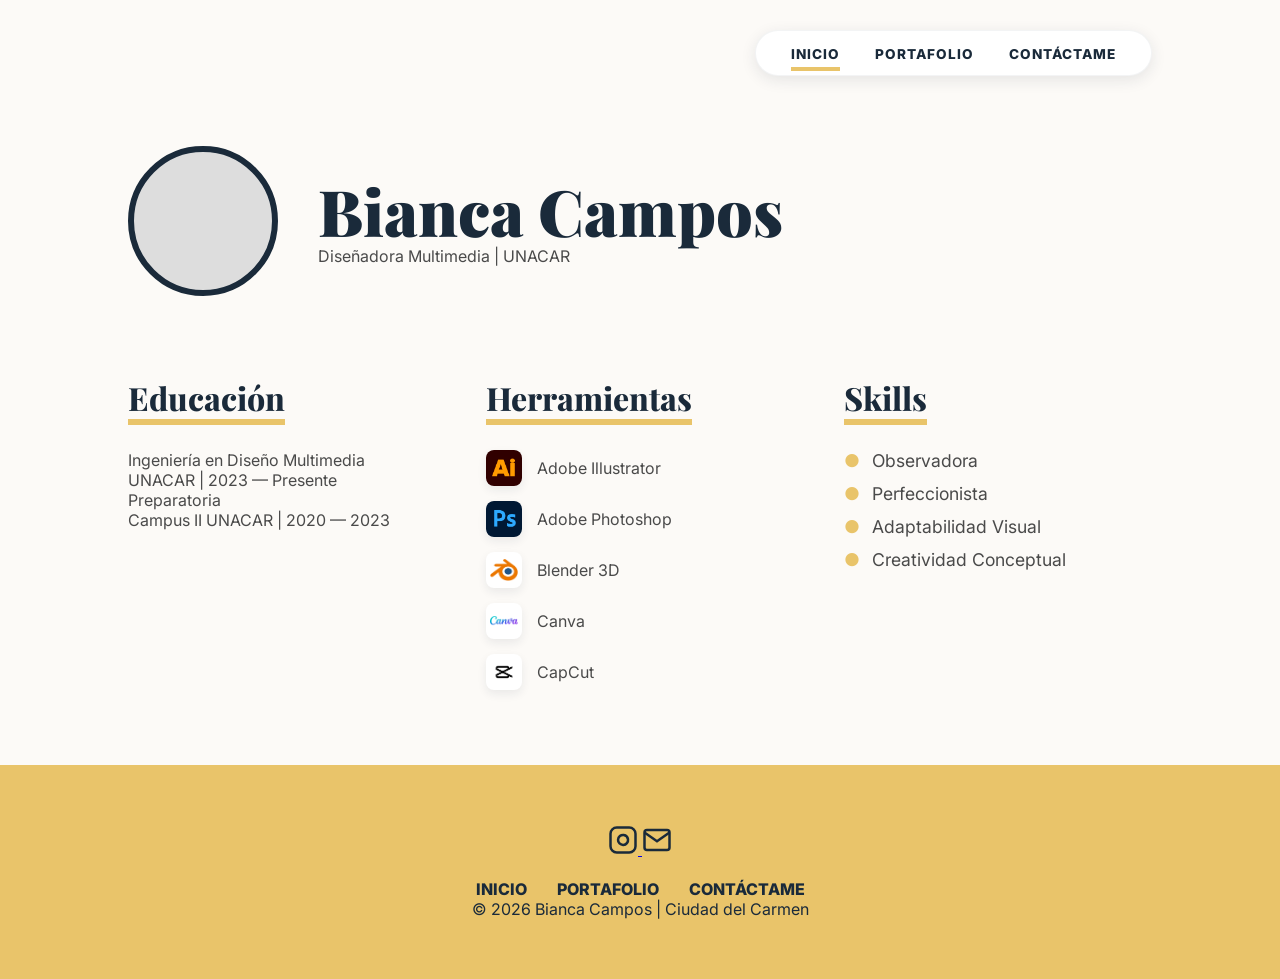
==== index.html @ 2edb6c6e "Arreglos de diseño" ====
<!DOCTYPE html>
<html lang="es">
<head>
    <meta charset="UTF-8">
    <meta name="viewport" content="width=device-width, initial-scale=1.0">
    <title>Bianca Campos | Portafolio</title>
    <link rel="stylesheet" href="css/styles.css?v=20">
    <link href="https://fonts.googleapis.com/css2?family=Playfair+Display:wght@800;900&family=Inter:wght@400;700;800&display=swap" rel="stylesheet">
</head>
<body>

    <header class="header-main">
    <nav class="nav-oval">
        <ul class="nav-links">
            <li><a href="index.html" class="active">INICIO</a></li>
            <li><a href="portafolio.html">PORTAFOLIO</a></li>
            <li><a href="contacto.html">CONTÁCTAME</a></li>
        </ul>
    </nav>
</header>

    <main>
        <section class="hero-minimal">
            <div class="hero-perfil">
                <div class="foto-circulo"></div>
                <div class="hero-texto">
                    <h1>Bianca Campos</h1>
                    <p class="tagline">Diseñadora Multimedia | UNACAR</p>
                </div>
            </div>
        </section>

       <section class="info-columns">
            <div class="column">
                <h2 class="col-title">Educación</h2>
                <div class="info-item">
                    <p class="highlight">Ingeniería en Diseño Multimedia</p>
                    <p>UNACAR | 2023 — Presente</p>
                </div>
                <div class="info-item">
                    <p class="highlight">Preparatoria</p>
                    <p>Campus II UNACAR | 2020 — 2023</p>
                </div>
            </div>

            <div class="column">
                <h2 class="col-title">Herramientas</h2>
                
                <div class="tool-item">
                    <div class="tool-icon icono-lleno">
                        <img src="img/ai_logo.png" alt="Illustrator">
                    </div>
                    <p>Adobe Illustrator</p>
                </div>

                <div class="tool-item">
                    <div class="tool-icon icono-lleno">
                        <img src="img/ps_logo.png" alt="Photoshop">
                    </div>
                    <p>Adobe Photoshop</p>
                </div>

                <div class="tool-item">
                    <div class="tool-icon">
                        <img src="img/blender_logo.png" alt="Blender">
                    </div>
                    <p>Blender 3D</p>
                </div>

                <div class="tool-item">
                    <div class="tool-icon">
                        <img src="img/canva_logo.png" alt="Canva">
                    </div>
                    <p>Canva</p>
                </div>

                <div class="tool-item">
                    <div class="tool-icon">
                        <img src="img/capcut_logo.jpg" alt="CapCut">
                    </div>
                    <p>CapCut</p>
                </div>
            </div>
            
            <div class="column">
                <h2 class="col-title">Skills</h2>
                <ul class="skills-list">
                    <li>Observadora</li>
                    <li>Perfeccionista</li>
                    <li>Adaptabilidad Visual</li>
                    <li>Creatividad Conceptual</li>
                </ul>
            </div>
        </section>
    </main>

    <footer class="site-footer">
        <div class="footer-container">
            <div class="social-icons">
                <a href="https://instagram.com/bicamps_" target="_blank" class="icon-link">
                    <svg width="30" height="30" viewBox="0 0 24 24" fill="none" stroke="currentColor" stroke-width="2"><rect x="2" y="2" width="20" height="20" rx="5" ry="5"></rect><path d="M16 11.37A4 4 0 1 1 12.63 8 4 4 0 0 1 16 11.37z"></path><line x1="17.5" y1="6.5" x2="17.51" y2="6.5"></line></svg>
                </a>
                <a href="mailto:binnie108@gmail.com" class="icon-link">
                    <svg width="30" height="30" viewBox="0 0 24 24" fill="none" stroke="currentColor" stroke-width="2"><path d="M4 4h16c1.1 0 2 .9 2 2v12c0 1.1-.9 2-2 2H4c-1.1 0-2-.9-2-2V6c0-1.1.9-2 2-2z"></path><polyline points="22,6 12,13 2,6"></polyline></svg>
                </a>
            </div>
            <nav class="footer-nav">
                <ul>
                    <li><a href="index.html">INICIO</a></li>
                    <li><a href="portafolio.html">PORTAFOLIO</a></li>
                    <li><a href="contacto.html">CONTÁCTAME</a></li>
                </ul>
            </nav>
            <p class="copyright">© 2026 Bianca Campos | Ciudad del Carmen</p>
        </div>
    </footer>

</body>
</html>
---- css/styles.css ----
:root {
    --bg-color: #fcfaf7;      /* Cremita Hueso */
    --azul-petroleo: #1a2a3a; /* Azul Fuerte */
    --amarillo: #e9c46a;      /* Amarillo Mostaza */
    --texto-gris: #4a4a4a;    
    --blanco: #ffffff;
}

* {
    margin: 0;
    padding: 0;
    box-sizing: border-box;
}

body {
    background-color: var(--bg-color);
    color: var(--texto-gris);
    font-family: 'Inter', sans-serif;
    display: flex;
    flex-direction: column;
    min-height: 100vh;
}

main { flex-grow: 1; }

/* --- MENÚ OVALADO CON TUS COLORES --- */
.header-main {
    padding: 30px 10% 10px 10%;
    display: flex;
    justify-content: flex-end;
    top: 0;
    z-index: 1000;
}

.nav-oval {
    background-color: var(--blanco);
    padding: 12px 35px;
    border-radius: 50px;
    box-shadow: 0 4px 15px rgba(26, 42, 58, 0.1);
    border: 1px solid rgba(26, 42, 58, 0.05);
}

.nav-links {
    list-style: none;
    display: flex;
    gap: 35px;
}

.nav-links a {
    text-decoration: none;
    color: var(--azul-petroleo);
    font-weight: 800;
    font-size: 0.85rem;
    letter-spacing: 1px;
    padding: 5px 0;
    transition: 0.3s;
}

.nav-links a.active, .nav-links a:hover {
    border-bottom: 4px solid var(--amarillo);
}

/* --- HERO (INICIO) --- */
.hero-minimal { padding: 60px 10%; }
.hero-perfil { display: flex; align-items: center; gap: 40px; }

.foto-circulo {
    width: 150px;
    height: 150px;
    border-radius: 50%;
    background-color: #ddd;
    border: 6px solid var(--azul-petroleo);
    flex-shrink: 0;
}

.hero-texto h1 {
    font-family: 'Playfair Display', serif;
    font-size: 4rem;
    font-weight: 900;
    color: var(--azul-petroleo);
    line-height: 1.1;
}

/* --- FRANJAS AMARILLAS BAJO TÍTULOS --- */
.col-title, .portfolio-header h1 {
    font-family: 'Playfair Display', serif;
    font-size: 2rem;
    font-weight: 800;
    color: var(--azul-petroleo);
    margin-bottom: 25px;
    border-bottom: 6px solid var(--amarillo);
    display: inline-block;
}

/* --- COLUMNAS (3 COL) --- */
.info-columns {
    display: grid;
    grid-template-columns: repeat(3, 1fr);
    gap: 50px;
    padding: 20px 10% 60px 10%;
}

/* --- HERRAMIENTAS (LA ÚNICA PARTE QUE CAMBIÓ) --- */
.tool-item { 
    display: flex; 
    align-items: center; 
    gap: 15px; 
    margin-bottom: 15px; 
}

/* Regla para Canva, Blender, CapCut */
.tool-icon {
    width: 36px;  
    height: 36px; 
    background-color: var(--blanco); /* Fondo blanco */
    border-radius: 8px; 
    display: flex;
    align-items: center;
    justify-content: center;
    box-shadow: 0 4px 10px rgba(26, 42, 58, 0.08); 
    overflow: hidden; 
    flex-shrink: 0; 
    padding: 4px; /* Un margencito para que no se corten */
}

.tool-icon img {
    width: 100%; 
    height: 100%; 
    object-fit: contain; /* Para que quepan enteros sin cortarse */
    display: block; 
}

/* Regla para Ai y Ps (rellenan todo) */
.tool-icon.icono-lleno {
    padding: 0; 
    background-color: transparent; 
}

.tool-icon.icono-lleno img {
    object-fit: cover; 
}
/* ----------------------------------------------- */

/* --- SKILLS EN LISTA --- */
.skills-list {
    list-style: none;
    display: flex;
    flex-direction: column;
    gap: 12px;
}

.skills-list li {
    font-size: 1.1rem;
    display: flex;
    align-items: center;
}

.skills-list li::before {
    content: "●";
    color: var(--amarillo);
    margin-right: 12px;
}

/* --- PORTAFOLIO GRID --- */
.portfolio-container { padding: 40px 10%; }
.projects-grid {
    display: grid;
    grid-template-columns: repeat(auto-fit, minmax(280px, 1fr));
    gap: 30px;
}

.project-card {
    background-color: var(--blanco);
    padding: 40px;
    text-decoration: none;
    border: 1px solid #eee;
    min-height: 220px;
    display: flex;
    flex-direction: column;
    justify-content: flex-end;
    transition: 0.3s;
}

.card-num {
    color: var(--amarillo);
    font-weight: 800;
    margin-bottom: 10px;
}

.project-card h3 {
    color: var(--azul-petroleo);
    font-family: 'Playfair Display', serif;
}

.project-card:hover {
    background-color: var(--azul-petroleo);
    transform: translateY(-5px);
}

.project-card:hover h3, .project-card:hover .card-num { color: white; }

/* --- FOOTER AMARILLO --- */
.site-footer {
    background-color: var(--amarillo);
    color: var(--azul-petroleo);
    padding: 60px 10%;
    text-align: center;
}

.footer-nav ul {
    list-style: none;
    display: flex;
    justify-content: center;
    gap: 30px;
    margin-top: 20px;
}

.footer-nav a {
    color: var(--azul-petroleo);
    text-decoration: none;
    font-weight: 800;
}

.icon-link svg { stroke: var(--azul-petroleo); }

@media (max-width: 768px) {
    .info-columns, .projects-grid { grid-template-columns: 1fr; }
    .hero-perfil { flex-direction: column; text-align: center; }
}

/* --- DISEÑO DE CONTACTO ESTÉTICO --- */
.contacto-container {
    display: flex;
    justify-content: center;
    align-items: center;
    padding: 80px 10%;
    min-height: 60vh;
}

.contacto-card {
    background-color: var(--azul-petroleo); /* Bloque azul elegante */
    color: white;
    padding: 60px;
    border-radius: 30px;
    text-align: center;
    max-width: 700px;
    width: 100%;
    box-shadow: 0 20px 40px rgba(26, 42, 58, 0.15);
}

.contacto-card h1 {
    font-family: 'Playfair Display', serif;
    font-size: 4rem;
    margin-bottom: 20px;
    color: var(--blanco);
}

.contacto-card p {
    font-size: 1.2rem;
    opacity: 0.9;
    margin-bottom: 40px;
}

.contacto-links {
    display: flex;
    justify-content: center;
    gap: 20px;
}

.btn-contacto {
    background-color: var(--amarillo); /* Botones amarillos como tu referencia */
    color: var(--azul-petroleo);
    text-decoration: none;
    padding: 15px 35px;
    border-radius: 50px;
    font-weight: 800;
    display: flex;
    align-items: center;
    gap: 10px;
    transition: transform 0.3s ease;
}

.btn-contacto:hover {
    transform: scale(1.05);
    background-color: var(--blanco);
}

.btn-contacto svg {
    stroke: var(--azul-petroleo);
}

/* Ajuste del Footer en contacto */
.contacto-container + .site-footer {
    margin-top: 0;
}
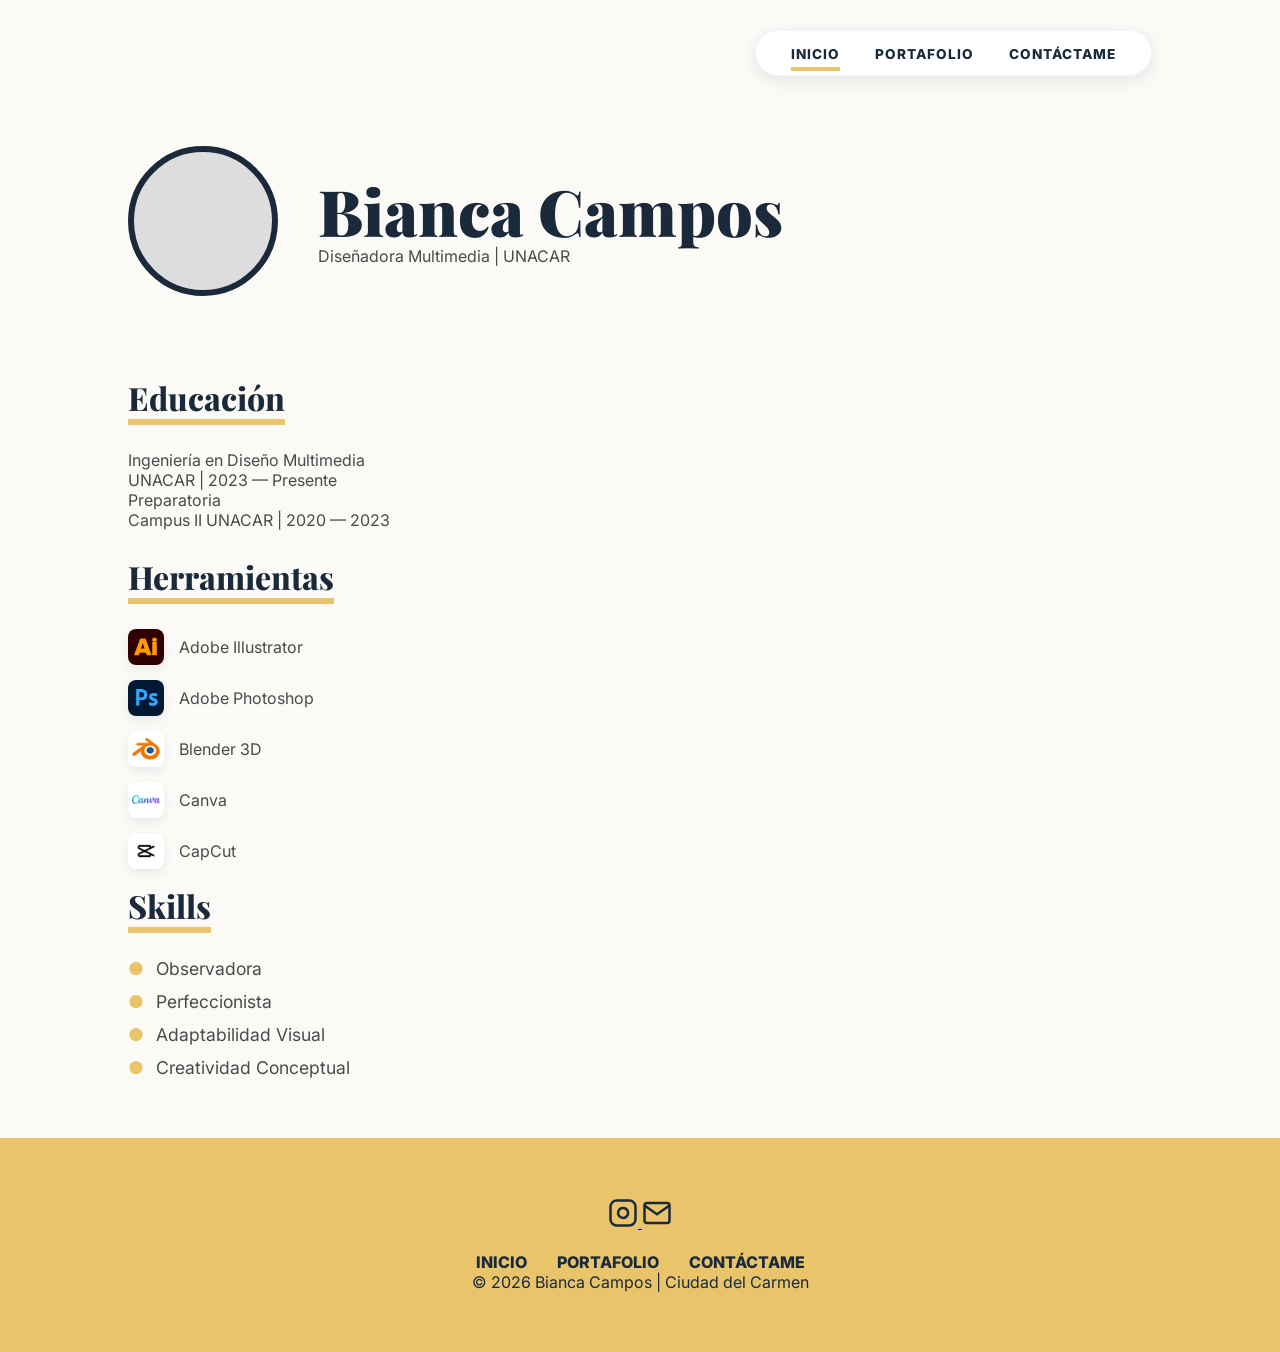
==== commit 4a3d0ecb: "Arreglo de espaciado" ====
--- a/index.html
+++ b/index.html
@@ -4,7 +4,7 @@
     <meta charset="UTF-8">
     <meta name="viewport" content="width=device-width, initial-scale=1.0">
     <title>Bianca Campos | Portafolio</title>
-    <link rel="stylesheet" href="css/styles.css?v=20">
+    <link rel="stylesheet" href="css/styles.css?v=22">
     <link href="https://fonts.googleapis.com/css2?family=Playfair+Display:wght@800;900&family=Inter:wght@400;700;800&display=swap" rel="stylesheet">
 </head>
 <body>
@@ -36,7 +36,6 @@
                 <div class="info-item">
                     <p class="highlight">Ingeniería en Diseño Multimedia</p>
                     <p>UNACAR | 2023 — Presente</p>
-                </div>
                 <div class="info-item">
                     <p class="highlight">Preparatoria</p>
                     <p>Campus II UNACAR | 2020 — 2023</p>
--- a/css/styles.css
+++ b/css/styles.css
@@ -98,6 +98,11 @@
     grid-template-columns: repeat(3, 1fr);
     gap: 50px;
     padding: 20px 10% 60px 10%;
+}
+
+/* --- ESPACIO PARA EDUCACIÓN --- */
+.info-item {
+    margin-bottom: 25px; /* Esto fuerza el salto de línea y la separación */
 }
 
 /* --- HERRAMIENTAS (LA ÚNICA PARTE QUE CAMBIÓ) --- */
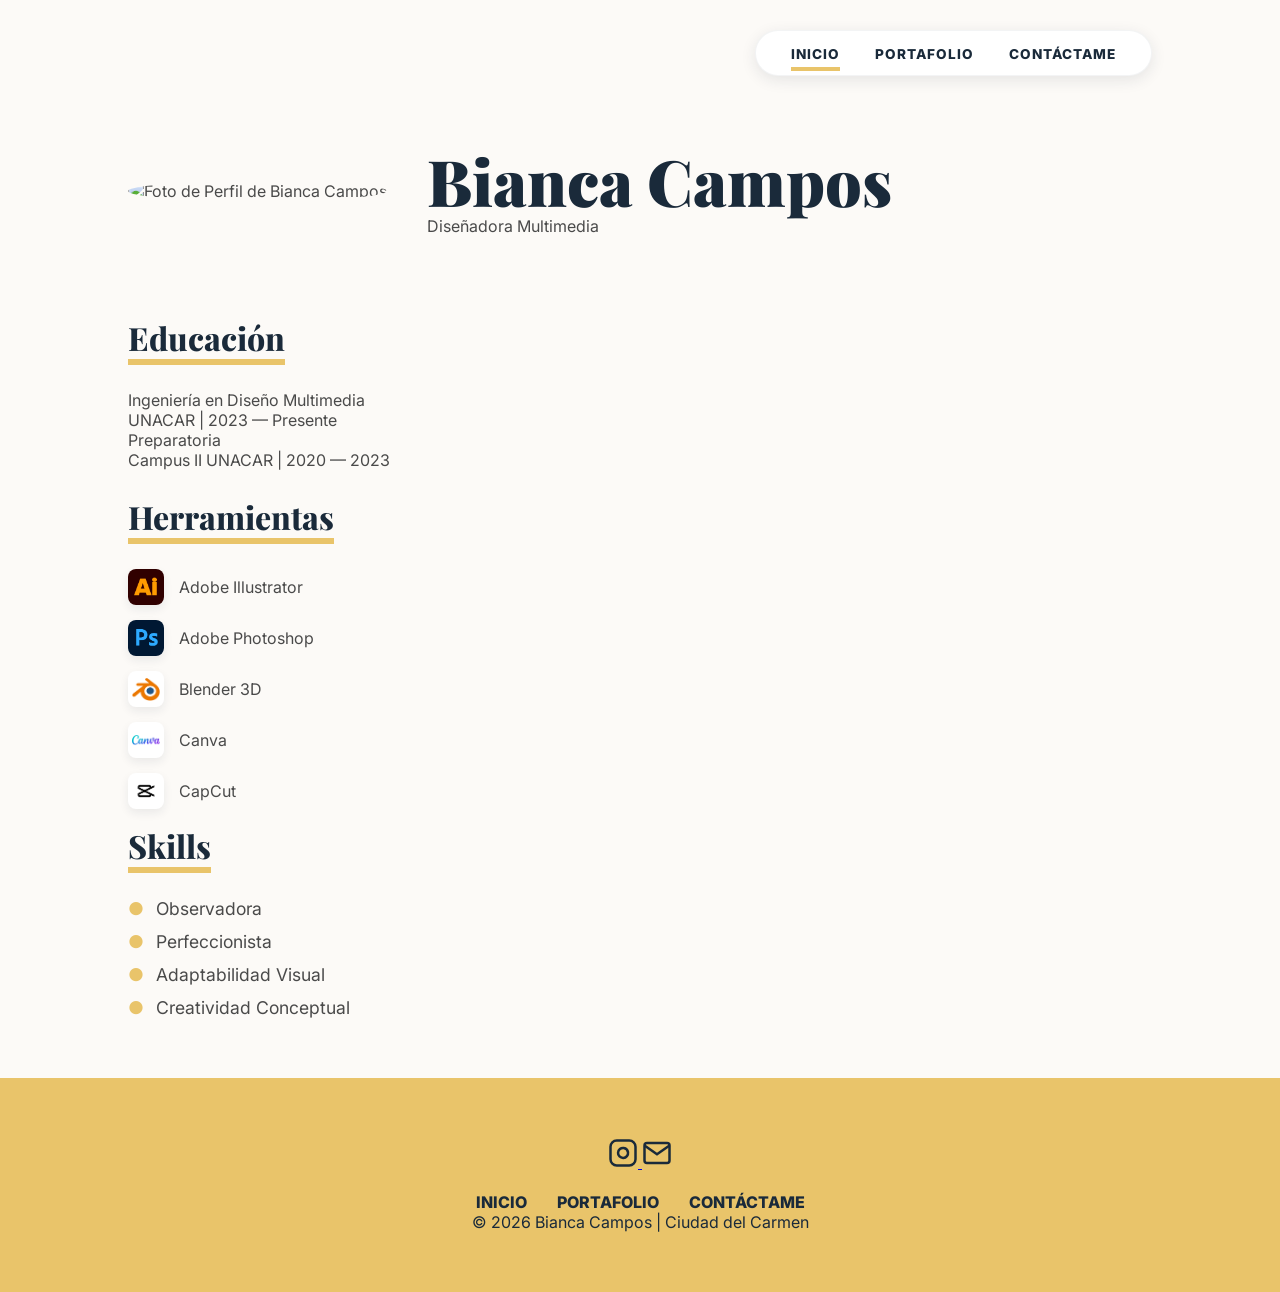
==== commit 481c92e2: "Foto añadida" ====
--- a/index.html
+++ b/index.html
@@ -22,10 +22,12 @@
     <main>
         <section class="hero-minimal">
             <div class="hero-perfil">
-                <div class="foto-circulo"></div>
+                <div class="foto-circulo">
+  <img src="foto_perfil.jpeg" alt="Foto de Perfil de Bianca Campos">
+</div>
                 <div class="hero-texto">
                     <h1>Bianca Campos</h1>
-                    <p class="tagline">Diseñadora Multimedia | UNACAR</p>
+                    <p class="tagline">Diseñadora Multimedia</p>
                 </div>
             </div>
         </section>
--- a/css/styles.css
+++ b/css/styles.css
@@ -64,13 +64,12 @@
 .hero-minimal { padding: 60px 10%; }
 .hero-perfil { display: flex; align-items: center; gap: 40px; }
 
-.foto-circulo {
-    width: 150px;
-    height: 150px;
-    border-radius: 50%;
-    background-color: #ddd;
-    border: 6px solid var(--azul-petroleo);
-    flex-shrink: 0;
+/* Asegura que la imagen ocupe todo el círculo y se recorte correctamente */
+.foto-circulo img {
+  width: 100%; /* Ancho completo del círculo */
+  height: 100%; /* Alto completo del círculo */
+  object-fit: cover; /* Recorta la imagen para que encaje sin deformarse */
+  border-radius: 50%; /* Mantiene la forma circular */
 }
 
 .hero-texto h1 {
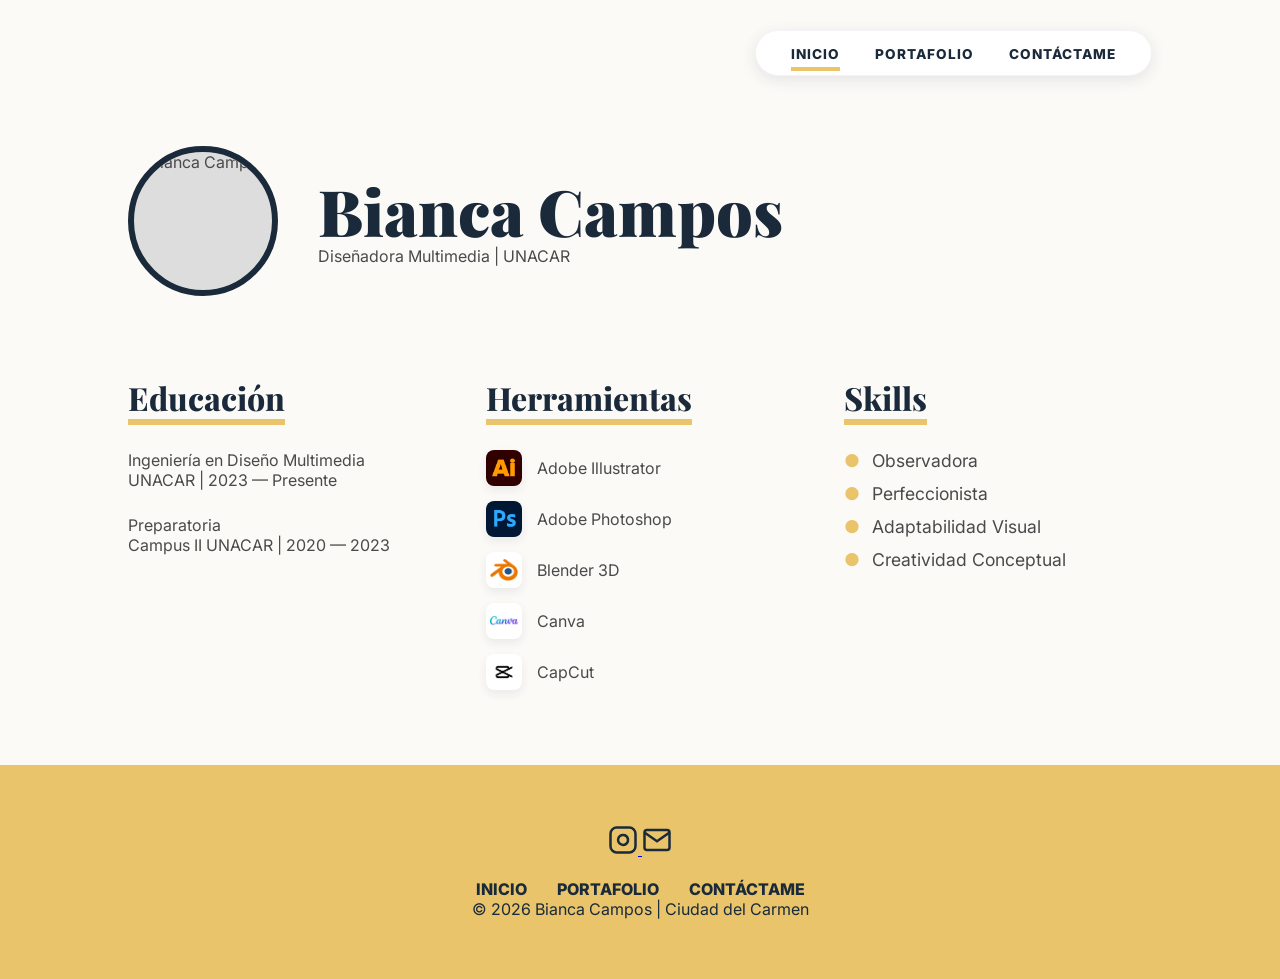
==== commit 56851340: "Foto añadida" ====
--- a/index.html
+++ b/index.html
@@ -3,31 +3,31 @@
 <head>
     <meta charset="UTF-8">
     <meta name="viewport" content="width=device-width, initial-scale=1.0">
-    <title>Bianca Campos | Portafolio</title>
-    <link rel="stylesheet" href="css/styles.css?v=22">
+    <title>Bianca Campos | Inicio</title>
+    <link rel="stylesheet" href="css/styles.css?v=50">
     <link href="https://fonts.googleapis.com/css2?family=Playfair+Display:wght@800;900&family=Inter:wght@400;700;800&display=swap" rel="stylesheet">
 </head>
 <body>
 
     <header class="header-main">
-    <nav class="nav-oval">
-        <ul class="nav-links">
-            <li><a href="index.html" class="active">INICIO</a></li>
-            <li><a href="portafolio.html">PORTAFOLIO</a></li>
-            <li><a href="contacto.html">CONTÁCTAME</a></li>
-        </ul>
-    </nav>
-</header>
+        <nav class="nav-oval">
+            <ul class="nav-links">
+                <li><a href="index.html" class="active">INICIO</a></li>
+                <li><a href="portafolio.html">PORTAFOLIO</a></li>
+                <li><a href="contacto.html">CONTÁCTAME</a></li>
+            </ul>
+        </nav>
+    </header>
 
     <main>
         <section class="hero-minimal">
             <div class="hero-perfil">
                 <div class="foto-circulo">
-  <img src="foto_perfil.jpeg" alt="Foto de Perfil de Bianca Campos">
-</div>
+                    <img src="img/ foto_perfil.jpeg" alt="Bianca Campos">
+                </div>
                 <div class="hero-texto">
                     <h1>Bianca Campos</h1>
-                    <p class="tagline">Diseñadora Multimedia</p>
+                    <p class="tagline">Diseñadora Multimedia | UNACAR</p>
                 </div>
             </div>
         </section>
@@ -38,6 +38,7 @@
                 <div class="info-item">
                     <p class="highlight">Ingeniería en Diseño Multimedia</p>
                     <p>UNACAR | 2023 — Presente</p>
+                </div>
                 <div class="info-item">
                     <p class="highlight">Preparatoria</p>
                     <p>Campus II UNACAR | 2020 — 2023</p>
--- a/css/styles.css
+++ b/css/styles.css
@@ -64,12 +64,25 @@
 .hero-minimal { padding: 60px 10%; }
 .hero-perfil { display: flex; align-items: center; gap: 40px; }
 
-/* Asegura que la imagen ocupe todo el círculo y se recorte correctamente */
+
+/* --- CÍRCULO Y FOTO DE PERFIL --- */
+.foto-circulo {
+    width: 150px;
+    height: 150px;
+    border-radius: 50%;
+    background-color: #ddd;
+    border: 6px solid var(--azul-petroleo);
+    flex-shrink: 0;
+    overflow: hidden; /* IMPORTANTE: Esto corta todo lo que se salga del círculo */
+    display: flex;
+    align-items: center;
+    justify-content: center;
+}
+
 .foto-circulo img {
-  width: 100%; /* Ancho completo del círculo */
-  height: 100%; /* Alto completo del círculo */
-  object-fit: cover; /* Recorta la imagen para que encaje sin deformarse */
-  border-radius: 50%; /* Mantiene la forma circular */
+    width: 100%;
+    height: 100%;
+    object-fit: cover; /* IMPORTANTE: Esto hace que tu foto llene el círculo sin aplastarse */
 }
 
 .hero-texto h1 {
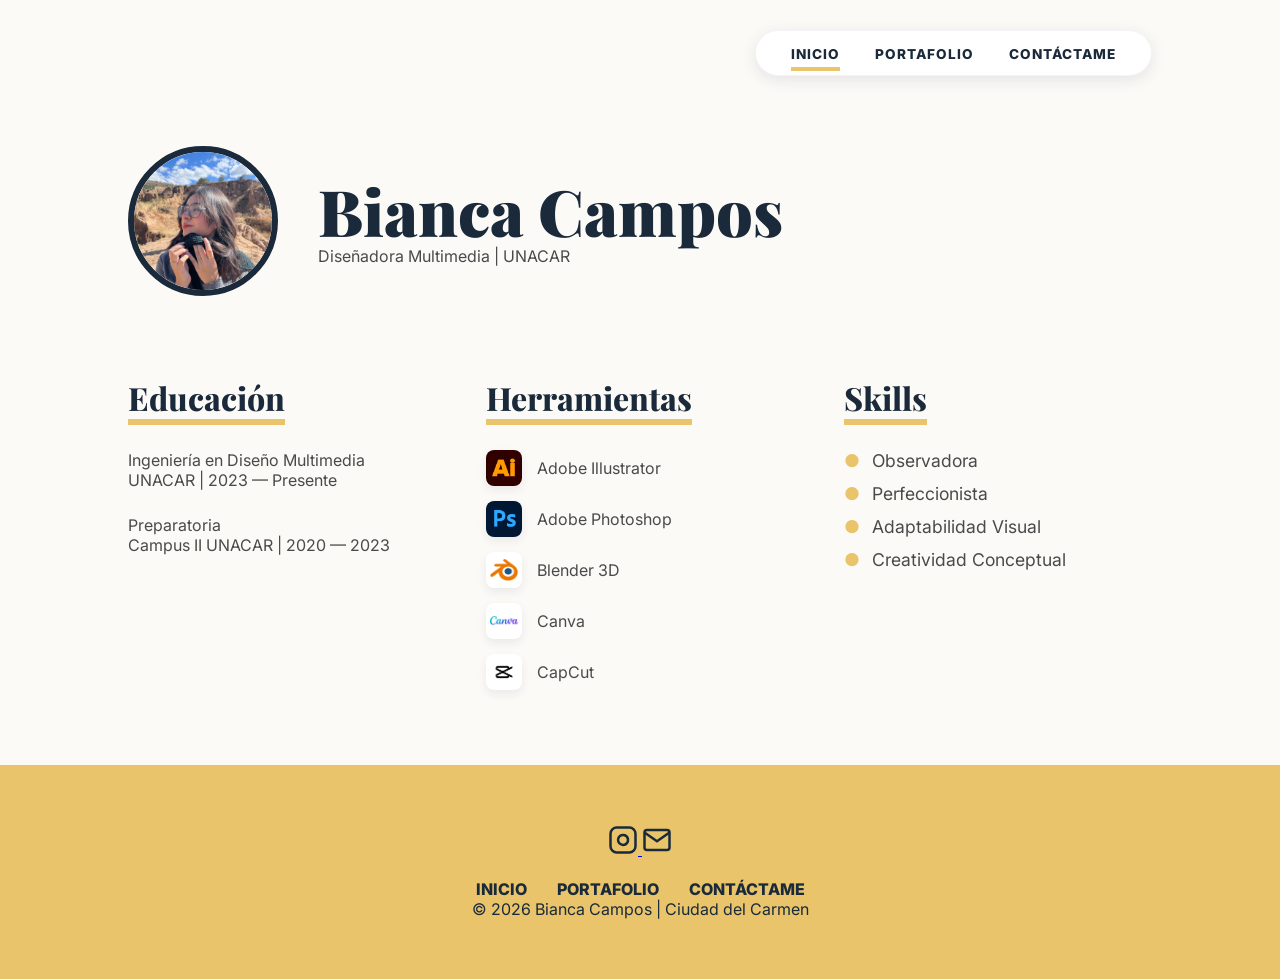
==== commit 0d2c4703: "Cambio de foto" ====
--- a/index.html
+++ b/index.html
@@ -23,7 +23,7 @@
         <section class="hero-minimal">
             <div class="hero-perfil">
                 <div class="foto-circulo">
-                    <img src="img/ foto_perfil.jpeg" alt="Bianca Campos">
+                    <img src="img/foto_perfil.jpeg" alt="Bianca Campos">
                 </div>
                 <div class="hero-texto">
                     <h1>Bianca Campos</h1>
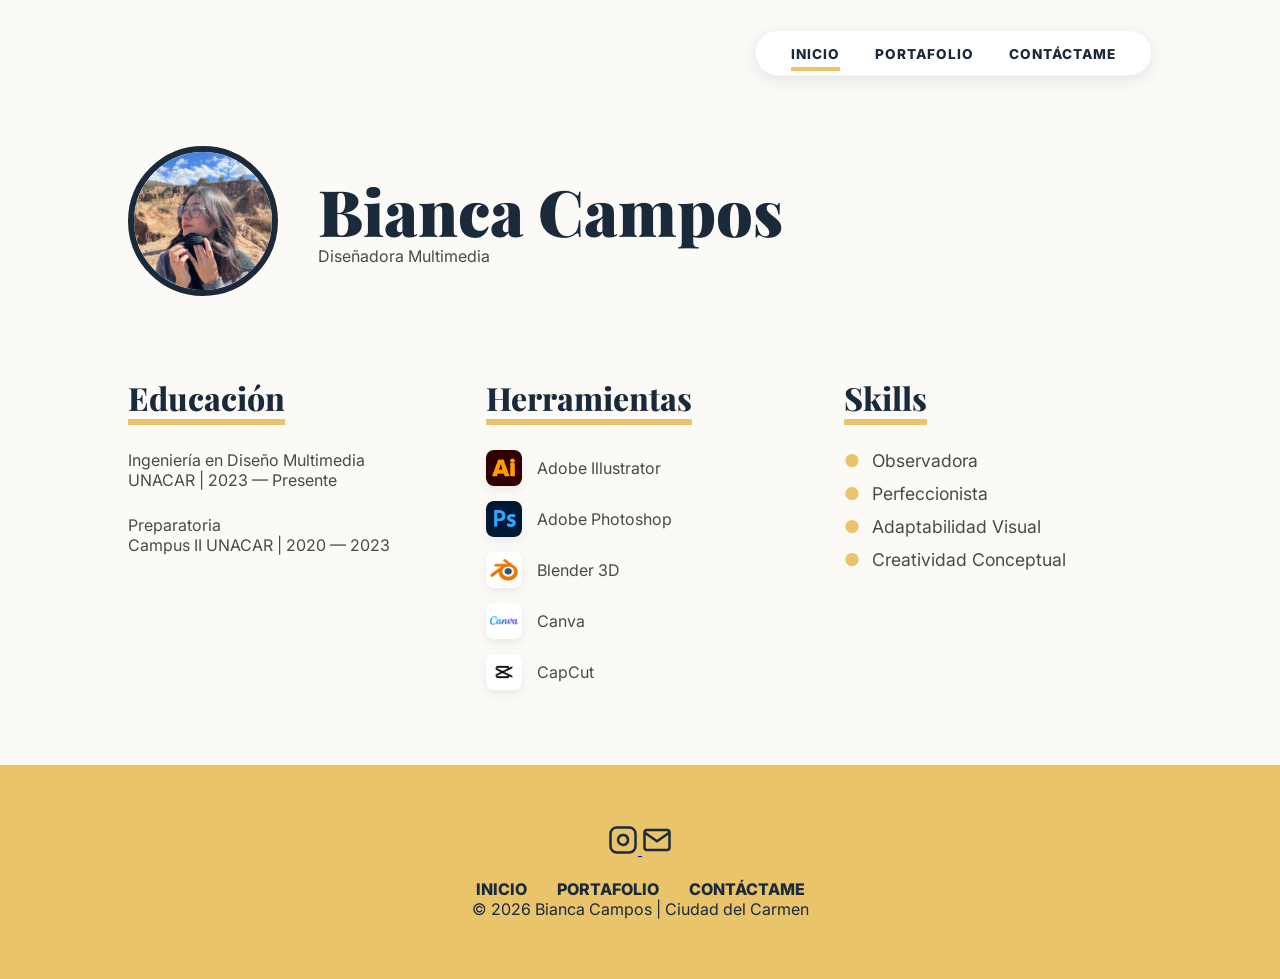
==== commit e07d1348: "Franja a portafolio" ====
--- a/index.html
+++ b/index.html
@@ -4,7 +4,7 @@
     <meta charset="UTF-8">
     <meta name="viewport" content="width=device-width, initial-scale=1.0">
     <title>Bianca Campos | Inicio</title>
-    <link rel="stylesheet" href="css/styles.css?v=50">
+    <link rel="stylesheet" href="css/styles.css">
     <link href="https://fonts.googleapis.com/css2?family=Playfair+Display:wght@800;900&family=Inter:wght@400;700;800&display=swap" rel="stylesheet">
 </head>
 <body>
@@ -27,7 +27,7 @@
                 </div>
                 <div class="hero-texto">
                     <h1>Bianca Campos</h1>
-                    <p class="tagline">Diseñadora Multimedia | UNACAR</p>
+                    <p class="tagline">Diseñadora Multimedia</p>
                 </div>
             </div>
         </section>
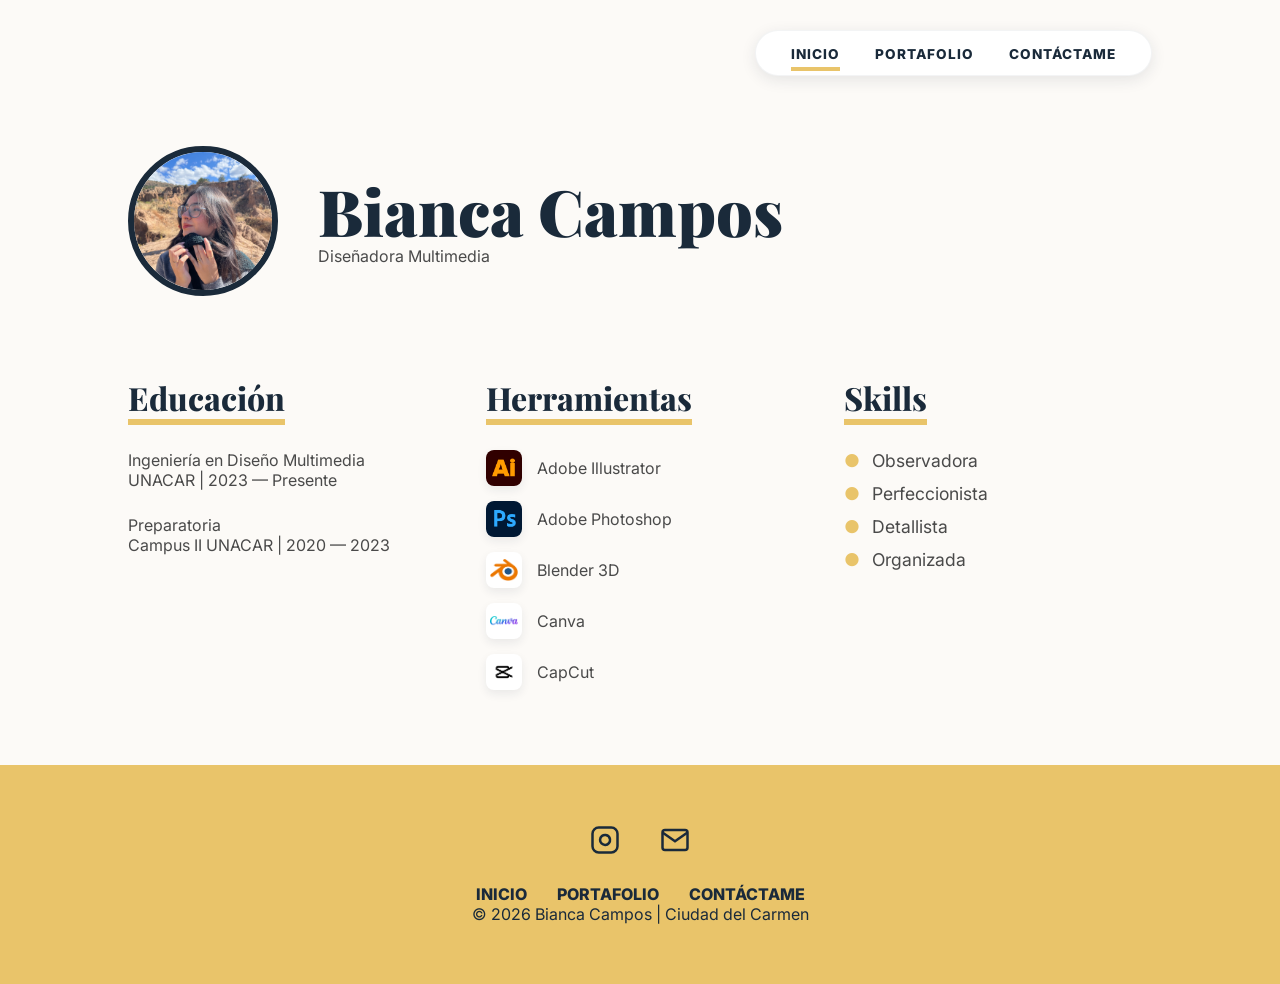
==== commit 9e093169: "Arreglo" ====
--- a/index.html
+++ b/index.html
@@ -89,8 +89,8 @@
                 <ul class="skills-list">
                     <li>Observadora</li>
                     <li>Perfeccionista</li>
-                    <li>Adaptabilidad Visual</li>
-                    <li>Creatividad Conceptual</li>
+                    <li>Detallista</li>
+                    <li>Organizada</li>
                 </ul>
             </div>
         </section>
--- a/css/styles.css
+++ b/css/styles.css
@@ -178,43 +178,158 @@
     margin-right: 12px;
 }
 
-/* --- PORTAFOLIO GRID --- */
-.portfolio-container { padding: 40px 10%; }
-.projects-grid {
+/* --- HEADER GALERÍA (Corregido) --- */
+.portfolio-header-galeria {
+    text-align: center;
+    margin-top: 60px; /* <--- Esto lo empuja hacia abajo, separándolo del menú */
+    margin-bottom: 70px;
+    padding: 0 10%;
+}
+
+.portfolio-header-galeria h1 {
+    font-family: 'Playfair Display', serif;
+    font-size: 3.5rem; /* <--- Bájalo un poquito aquí */
+    font-weight: 900; 
+    color: var(--azul-petroleo);
+    margin-bottom: 20px;
+    line-height: 1.1;
+}
+
+.portfolio-header-galeria p {
+    font-size: 1.1rem;
+    color: var(--texto-gris);
+    max-width: 600px;
+    margin: 0 auto;
+    line-height: 1.6;
+}
+
+/* --- PORTAFOLIO BENTO GRID (ASIMÉTRICO) --- */
+.portfolio-container { 
+    padding: 40px 0; 
+}
+
+.portfolio-header { 
+    padding: 0 10%; 
+    margin-bottom: 40px; 
+}
+
+.bento-wrapper {
+    width: 100%;
+}
+
+.bento-grid {
     display: grid;
-    grid-template-columns: repeat(auto-fit, minmax(280px, 1fr));
+    grid-template-columns: repeat(3, 1fr); /* 3 columnas iguales */
     gap: 30px;
-}
-
-.project-card {
+    padding: 0 10% 80px 10%; /* Márgenes laterales correctos */
+}
+
+/* La Tarjeta Base */
+.bento-card {
+    min-height: 400px; /* Altura elegante tipo póster */
     background-color: var(--blanco);
-    padding: 40px;
+    border: 1px solid rgba(26, 42, 58, 0.05);
+    border-radius: 24px;
     text-decoration: none;
-    border: 1px solid #eee;
-    min-height: 220px;
+    position: relative;
+    overflow: hidden;
     display: flex;
     flex-direction: column;
     justify-content: flex-end;
-    transition: 0.3s;
-}
-
-.card-num {
+    padding: 40px;
+    transition: all 0.4s cubic-bezier(0.25, 0.8, 0.25, 1);
+    box-shadow: 0 4px 10px rgba(0,0,0,0.02);
+}
+
+/* --- LA MAGIA ASIMÉTRICA --- */
+/* La primera tarjeta ocupará 2 columnas (es la más importante) */
+.bento-card:nth-child(1) {
+    grid-column: span 2;
+}
+/* Las demás ocupan 1 columna normal */
+.bento-card:nth-child(2),
+.bento-card:nth-child(3),
+.bento-card:nth-child(4),
+.bento-card:nth-child(5) {
+    grid-column: span 1;
+}
+
+/* El número de fondo (Más discreto y elegante) */
+.giant-num {
+    position: absolute;
+    top: 10px; /* Lo bajamos un poquito para que respire */
+    right: 20px; /* Lo despegamos de la orilla */
+    font-family: 'Playfair Display', serif;
+    font-size: 6rem; /* ¡Reducido a la mitad! (antes era 12rem) */
+    font-weight: 900;
+    color: rgba(233, 196, 106, 0.15); 
+    transition: all 0.5s ease;
+    line-height: 1;
+    z-index: 1;
+    pointer-events: none; 
+}
+
+/* Textos más visibles */
+.card-info {
+    position: relative;
+    z-index: 2;
+}
+
+.bento-card h3 {
+    font-family: 'Playfair Display', serif;
+    font-size: 2.4rem; 
+    color: var(--azul-petroleo);
+    line-height: 1.1;
+    margin-bottom: 10px;
+    transition: color 0.4s ease;
+}
+
+/* Botón oculto "Ver Proyecto" */
+.view-project {
     color: var(--amarillo);
     font-weight: 800;
-    margin-bottom: 10px;
-}
-
-.project-card h3 {
-    color: var(--azul-petroleo);
-    font-family: 'Playfair Display', serif;
-}
-
-.project-card:hover {
+    font-size: 0.85rem;
+    text-transform: uppercase;
+    letter-spacing: 2px;
+    opacity: 0;
+    transform: translateY(15px); 
+    transition: all 0.4s ease;
+    display: flex;
+    align-items: center;
+    gap: 8px;
+}
+
+/* --- LA INTERACTIVIDAD AL PASAR EL RATÓN (Intacta) --- */
+.bento-card:hover {
     background-color: var(--azul-petroleo);
-    transform: translateY(-5px);
-}
-
-.project-card:hover h3, .project-card:hover .card-num { color: white; }
+    transform: translateY(-10px);
+    box-shadow: 0 25px 50px rgba(26, 42, 58, 0.2);
+    border-color: var(--azul-petroleo);
+}
+
+.bento-card:hover h3 {
+    color: var(--blanco);
+}
+
+.bento-card:hover .giant-num {
+    color: rgba(255, 255, 255, 0.05); 
+    transform: scale(1.1) rotate(-5deg); 
+}
+
+.bento-card:hover .view-project {
+    opacity: 1;
+    transform: translateY(0); 
+}
+
+/* --- RESPONSIVE (Para celulares) --- */
+@media (max-width: 900px) {
+    .bento-grid {
+        grid-template-columns: 1fr; /* Todo en 1 sola columna en celular */
+    }
+    .bento-card:nth-child(1) {
+        grid-column: span 1; /* Se quita lo ancho en pantallas pequeñas */
+    }
+}
 
 /* --- FOOTER AMARILLO --- */
 .site-footer {
@@ -236,6 +351,11 @@
     color: var(--azul-petroleo);
     text-decoration: none;
     font-weight: 800;
+}
+
+/* Esta es la regla mágica para cuando pasas el ratón */
+.footer-nav a:hover {
+    color: var(--blanco);
 }
 
 .icon-link svg { stroke: var(--azul-petroleo); }
@@ -309,4 +429,238 @@
 /* Ajuste del Footer en contacto */
 .contacto-container + .site-footer {
     margin-top: 0;
+}
+
+/* --- ICONOS REDES SOCIALES --- */
+.social-icons {
+    display: flex;
+    justify-content: center;
+    gap: 40px; /* Aquí controlas qué tan separados están. Puedes subirlo a 50px o 60px */
+    margin-bottom: 25px; /* Esto da un espacio hacia abajo, para separarlos del menú INICIO */
+}
+
+/* Opcional: Para que al pasar el mouse tengan una pequeña animación */
+.icon-link {
+    transition: transform 0.3s ease;
+}
+
+.icon-link:hover {
+    transform: translateY(-5px); /* Se levantan un poquito al pasar el cursor */
+}
+
+/* --- CORRECCIÓN DE GALERÍA (TÍTULO Y BLOQUES) --- */
+
+/* 1. Quitamos el flex del contenedor principal para que el título respire normal */
+.project-detail-container {
+    padding: 0 10% 100px 10%;
+    width: 100%;
+}
+
+/* 2. El título vuelve a su diseño original centrado */
+.portfolio-section-header-clean {
+    text-align: center;
+    width: 100%;
+    margin-top: 100px;
+    margin-bottom: 80px;
+}
+
+.portfolio-section-header-clean h1 {
+    font-family: 'Playfair Display', serif;
+    font-size: 3.5rem;
+    font-weight: 900;
+    color: var(--azul-petroleo);
+    display: block; /* Asegura que ocupe su propia línea */
+}
+
+.project-showcase {
+    display: flex;
+    flex-direction: column;
+    gap: 60px; /* <--- Bajamos de 120px/150px a solo 60px para que estén más cerca */
+    width: 100%;
+    max-width: 1100px;
+    margin: 0 auto;
+}
+/* --- ALINEACIÓN CORREGIDA PARA FOTOGRAFÍA --- */
+
+.project-block {
+    display: grid;
+    grid-template-columns: 1fr 1fr; 
+    gap: 40px; 
+    align-items: center;
+    margin-bottom: 40px; /* <--- Reducimos este margen también */
+}
+/* Proyecto Impar (Foto Izquierda, Texto Derecha) */
+.project-block:nth-child(odd) {
+    text-align: left;
+}
+
+/* Proyecto Par (Foto Derecha, Texto Izquierda) */
+.project-block:nth-child(even) {
+    text-align: right; /* Alineamos el texto a la derecha para que "toque" la foto */
+}
+
+/* Invertimos el orden de las columnas en los pares sin romper la dirección del texto */
+.project-block:nth-child(even) .project-image-frame {
+    grid-column: 2; /* Mueve la foto a la derecha */
+}
+
+.project-block:nth-child(even) .project-text-content {
+    grid-column: 1; /* Mueve el texto a la izquierda */
+    grid-row: 1;    /* Asegura que estén en la misma fila */
+}
+
+/* MARCO DE LA FOTO (Ajustado) */
+.project-image-frame {
+    width: 100%;
+    max-width: 500px; /* Un poco más grande para fotografía */
+    border-radius: 30px;
+    overflow: hidden;
+    box-shadow: 0 15px 35px rgba(26, 42, 58, 0.1);
+}
+
+.project-image-frame img {
+    width: 100%;
+    height: auto;
+    display: block;
+}
+
+/* TEXTO DEL PROYECTO */
+.project-text-content {
+    display: flex;
+    flex-direction: column;
+    justify-content: center;
+}
+
+.project-text-content h2 {
+    font-family: 'Playfair Display', serif;
+    font-size: 2.5rem;
+    color: var(--azul-petroleo);
+    margin-bottom: 10px;
+}
+
+.project-text-content p {
+    font-size: 1rem;
+    color: var(--texto-gris);
+    line-height: 1.6;
+}
+
+
+/* Para pantallas de celular */
+@media (max-width: 900px) {
+    .project-block, .project-block:nth-child(even) {
+        grid-template-columns: 1fr;
+        direction: ltr;
+        gap: 40px;
+    }
+    .portfolio-section-header-clean { margin-top: 60px; }
+}
+
+/* --- DISEÑO TRÍPTICO COMPACTO AL LADO DEL TEXTO --- */
+
+.project-block-compact {
+    display: grid;
+    /* La primera columna (fotos) es más ancha que la del texto */
+    grid-template-columns: 1.2fr 0.8fr; 
+    gap: 40px; /* Espacio moderado entre el bloque de fotos y el texto */
+    align-items: center;
+    width: 100%;
+    max-width: 1100px;
+    margin: 0 auto 120px auto;
+}
+
+/* Contenedor de las 3 fotos juntas */
+.compact-triptych {
+    display: grid;
+    grid-template-columns: repeat(3, 1fr);
+    gap: 8px; /* <--- ESPACIO MÍNIMO entre las fotos para que se vean juntas */
+    background-color: var(--blanco);
+    padding: 10px;
+    border-radius: 25px;
+    box-shadow: 0 10px 30px rgba(26, 42, 58, 0.06);
+    border: 1px solid rgba(26, 42, 58, 0.03);
+}
+
+.triptych-frame {
+    height: 180px; /* Altura controlada para que no sean gigantes */
+    overflow: hidden;
+    border-radius: 15px; /* Redondeado interno más pequeño */
+}
+
+.triptych-frame img {
+    width: 100%;
+    height: 100%;
+    object-fit: cover;
+    display: block;
+    transition: transform 0.4s ease;
+}
+
+/* Efecto hover individual */
+.triptych-frame:hover img {
+    transform: scale(1.1);
+}
+
+/* Alineación del texto al lado */
+.project-text-side {
+    text-align: left;
+}
+
+.project-text-side h2 {
+    font-family: 'Playfair Display', serif;
+    font-size: 2.2rem;
+    color: var(--azul-petroleo);
+    margin-bottom: 15px;
+}
+
+.project-text-side p {
+    font-size: 1.05rem;
+    line-height: 1.6;
+    color: var(--texto-gris);
+    max-width: 400px;
+}
+
+/* Zigzag opcional: Si quieres que el siguiente proyecto invierta lados */
+.project-block-compact:nth-child(even) {
+    direction: rtl;
+}
+.project-block-compact:nth-child(even) .project-text-side {
+    direction: ltr;
+}
+
+/* Ajuste para tablets/móvil */
+@media (max-width: 900px) {
+    .project-block-compact {
+        grid-template-columns: 1fr;
+        gap: 30px;
+    }
+    .compact-triptych {
+        max-width: 500px;
+        margin: 0 auto;
+    }
+}
+
+/* --- AJUSTE ESPECÍFICO PARA VIDEOS --- */
+
+/* Buscamos el marco que contiene un video */
+.project-image-frame:has(video) {
+    /* 1. Le devolvemos una proporción horizontal fija (16:9 es el estándar de video) */
+    aspect-ratio: 16 / 9; 
+    
+    /* 2. Nos aseguramos de que no se estire demasiado */
+    width: 100%;
+    max-width: 550px; /* Un poco más grande que las fotos para que luzca */
+    
+    /* 3. Mantenemos la estética de los marcos */
+    background-color: #000; /* Fondo negro para que no se vea blanco si tarda en cargar */
+    overflow: hidden;
+    border-radius: 20px;
+    box-shadow: 0 10px 30px rgba(26, 42, 58, 0.1);
+    justify-self: center; /* Lo centramos en su columna */
+}
+
+/* Nos aseguramos de que el video llene el marco */
+.project-video {
+    width: 100%;
+    height: 100%;
+    display: block;
+    object-fit: cover; /* O 'contain' si no quieres que se corte nada de la animación */
 }
